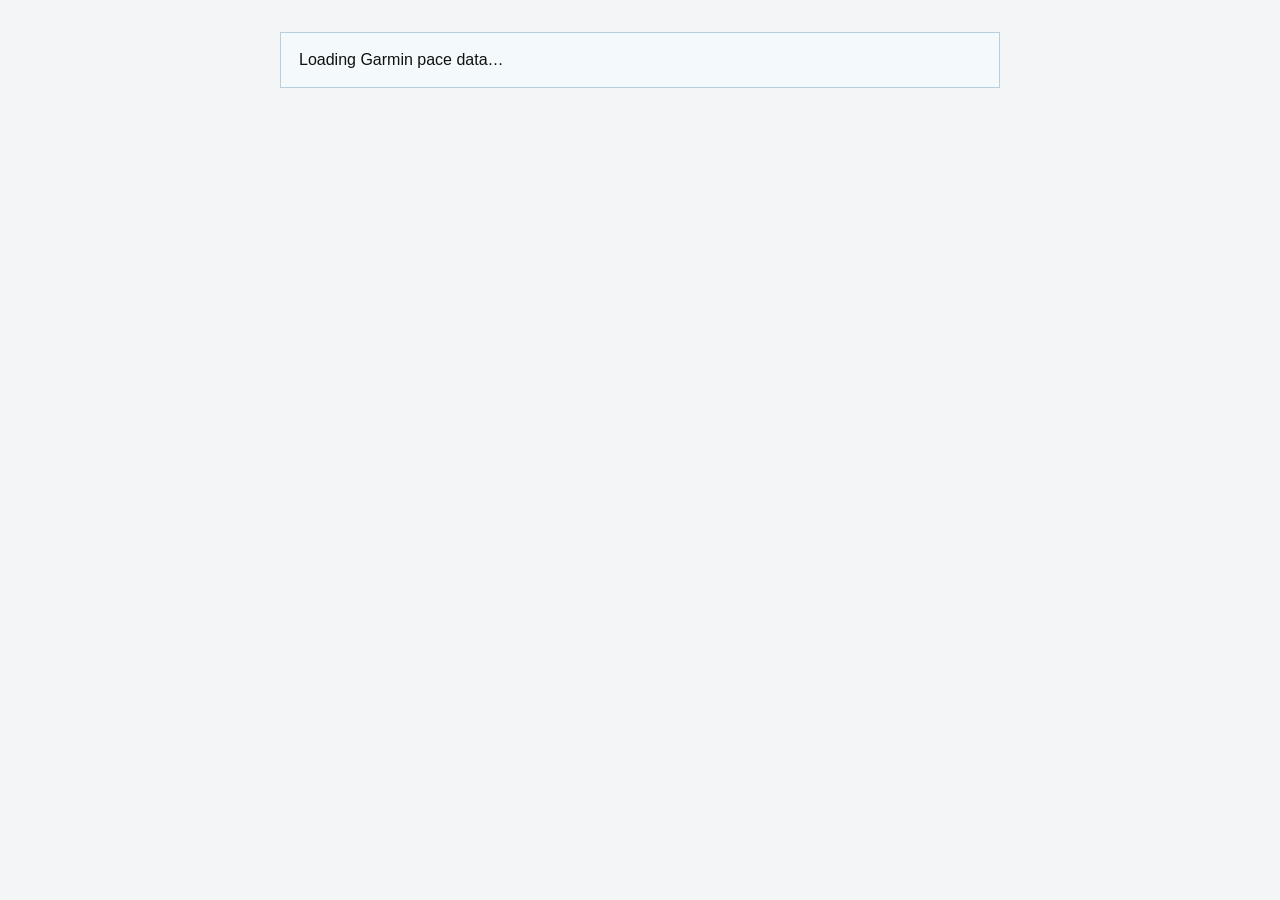
==== viz/index.html @ 29789ae7 "feat(viz): add selected pace timer app icon" ====
<!DOCTYPE html>
<html lang="en">
<head>
  <meta charset="UTF-8" />
  <meta name="viewport" content="width=device-width, initial-scale=1.0" />
  <title>Pace Explorer</title>
  <meta name="application-name" content="Pace Explorer" />
  <meta name="apple-mobile-web-app-title" content="Pace Explorer" />
  <link rel="icon" href="favicon.ico?v=pace-timer-1" sizes="16x16 32x32 48x48" type="image/x-icon" />
  <link rel="icon" href="favicon-16x16.png?v=pace-timer-1" sizes="16x16" type="image/png" />
  <link rel="icon" href="favicon-32x32.png?v=pace-timer-1" sizes="32x32" type="image/png" />
  <link rel="icon" href="icons/pace-explorer.png?v=pace-timer-1" sizes="512x512" type="image/png" />
  <link rel="apple-touch-icon" href="apple-touch-icon.png?v=pace-timer-1" sizes="180x180" />
  <script src="https://cdn.plot.ly/plotly-2.35.2.min.js"></script>
  <link rel="stylesheet" href="styles.css" />
</head>
<body>
  <div id="status" class="status" role="status">Loading Garmin pace data…</div>

  <main id="app" class="workbook" hidden>
    <header class="title-strip">
      <h1>Pace Explorer</h1>
    </header>

    <p class="intro">
      Select a year plus start/end months to plot average cleaned pace by month. Cleaning ignores
      paces below 3:45 min/km or above 15:00 min/km.
    </p>

    <section class="controls" aria-label="Pace chart filters">
      <label class="control-field" for="year-select">
        <span>Select year</span>
        <select id="year-select"></select>
      </label>
      <label class="control-field" for="start-month-select">
        <span>Start month</span>
        <select id="start-month-select"></select>
      </label>
      <label class="control-field" for="end-month-select">
        <span>End month</span>
        <select id="end-month-select"></select>
      </label>
    </section>

    <section class="selection-summary" aria-live="polite">
      <div><span>Months plotted</span><strong id="months-plotted">0</strong></div>
      <div><span>Average pace</span><strong id="average-pace">—</strong></div>
      <div><span>Activities included</span><strong id="activities-included">0</strong></div>
    </section>

    <div class="table-scroll">
      <table class="month-table">
        <thead>
          <tr>
            <th scope="col">Month</th>
            <th scope="col">Avg pace (mm:ss/km)</th>
            <th scope="col">Activities</th>
            <th scope="col">Chart month</th>
          </tr>
        </thead>
        <tbody id="month-table-body"></tbody>
      </table>
    </div>

    <section class="cleaned-summary" aria-labelledby="cleaned-summary-title">
      <h2 id="cleaned-summary-title">Cleaned-data summary</h2>
      <dl>
        <div><dt>Original activities</dt><dd id="original-activities">0</dd></div>
        <div><dt>Cleaned activities</dt><dd id="cleaned-activities">0</dd></div>
        <div><dt>Excluded activities</dt><dd id="excluded-activities">0</dd></div>
        <div><dt>Min cleaned pace</dt><dd id="min-cleaned-pace">—</dd></div>
        <div><dt>Max cleaned pace</dt><dd id="max-cleaned-pace">—</dd></div>
      </dl>
    </section>

    <p id="chart-note" class="chart-note"></p>
    <section class="chart-shell" aria-label="Average pace by month chart">
      <div id="chart"></div>
    </section>
  </main>

  <script type="module" src="app.js"></script>
</body>
</html>
---- viz/styles.css ----
:root {
  color-scheme: light;
  --navy: #1f4e78;
  --blue: #5b9bd5;
  --chart-blue: #4472c4;
  --green: #217346;
  --cream: #fff2cc;
  --grid: #d0d0d0;
  --ink: #111111;
  --muted: #666666;
  --pale-blue: #eaf3f8;
}

* { box-sizing: border-box; }

body {
  margin: 0;
  background: #f3f5f7;
  color: var(--ink);
  font-family: "Segoe UI", Arial, sans-serif;
  line-height: 1.35;
}

.status {
  width: min(720px, calc(100% - 32px));
  margin: 32px auto;
  padding: 16px 18px;
  border: 1px solid #b8cfe0;
  background: #f4f9fc;
}

.status-error {
  border-color: #d99;
  background: #fff1f1;
  color: #8b1d1d;
}

.workbook {
  width: min(1500px, 100%);
  min-height: 100vh;
  margin: 0 auto;
  background: #ffffff;
  box-shadow: 0 0 30px rgba(0, 0, 0, 0.08);
}

.title-strip {
  border-top: 3px solid var(--green);
  background: var(--navy);
  color: #ffffff;
  padding: 5px 12px 6px;
}

h1 {
  margin: 0;
  font-size: clamp(24px, 2.4vw, 34px);
  line-height: 1.15;
}

.intro {
  margin: 0;
  padding: 3px 12px 5px;
  border-bottom: 1px solid var(--grid);
  color: var(--muted);
  font-size: 14px;
  font-style: italic;
}

.controls {
  display: grid;
  grid-template-columns: repeat(3, minmax(0, 1fr));
  gap: 2px;
  padding: 18px 0 2px;
}

.control-field {
  display: grid;
  grid-template-columns: minmax(120px, 1fr) minmax(100px, 0.48fr);
  min-width: 0;
}

.control-field span {
  display: grid;
  place-items: center;
  min-height: 38px;
  padding: 5px 10px;
  background: var(--navy);
  color: #ffffff;
  font-weight: 700;
}

select {
  width: 100%;
  min-width: 0;
  border: 1px solid var(--grid);
  border-radius: 0;
  background: var(--cream);
  color: var(--ink);
  font: inherit;
  font-weight: 600;
  text-align: right;
  padding: 5px 10px;
}

select:focus-visible {
  outline: 3px solid rgba(68, 114, 196, 0.35);
  outline-offset: -3px;
}

.selection-summary {
  display: grid;
  grid-template-columns: repeat(3, minmax(0, 1fr));
  border-top: 3px solid var(--green);
  border-bottom: 3px solid var(--green);
  background: var(--pale-blue);
}

.selection-summary div {
  display: flex;
  justify-content: space-between;
  gap: 12px;
  padding: 4px 12px;
  border-right: 1px solid var(--grid);
}

.selection-summary div:last-child { border-right: 0; }
.selection-summary span { font-weight: 700; }
.selection-summary strong { white-space: nowrap; }

.table-scroll { overflow-x: auto; }

.month-table {
  width: 100%;
  border-collapse: collapse;
  table-layout: fixed;
  font-size: 14px;
}

.month-table th,
.month-table td {
  height: 27px;
  padding: 3px 8px;
  border: 1px solid var(--grid);
  text-align: left;
}

.month-table th {
  background: #c9c9c9;
  font-weight: 500;
}

.month-table td:nth-child(2),
.month-table td:nth-child(3) { text-align: right; }

.month-table .outside-range {
  background: #f4f4f4;
  color: var(--muted);
}

.cleaned-summary {
  margin-top: 26px;
  max-width: 54%;
}

.cleaned-summary h2 {
  margin: 0;
  padding: 4px 8px;
  background: var(--blue);
  color: var(--ink);
  font-size: 15px;
}

.cleaned-summary dl { margin: 0; }
.cleaned-summary dl div {
  display: grid;
  grid-template-columns: 1fr auto;
  min-height: 25px;
  padding: 2px 8px;
  background: #f5faff;
}
.cleaned-summary dt { font-weight: 700; }
.cleaned-summary dd { margin: 0; }

.chart-note {
  margin: 20px 0 0;
  padding: 5px 12px;
  background: var(--pale-blue);
  color: var(--navy);
  font-size: 14px;
  font-weight: 700;
  text-align: center;
}

.chart-shell {
  border: 1px solid var(--grid);
  background: #ffffff;
}

#chart {
  width: 100%;
  height: min(640px, 62vh);
  min-height: 460px;
}

@media (max-width: 760px) {
  .controls { grid-template-columns: 1fr; padding-top: 10px; }
  .selection-summary { grid-template-columns: 1fr; }
  .selection-summary div { border-right: 0; border-bottom: 1px solid var(--grid); }
  .selection-summary div:last-child { border-bottom: 0; }
  .month-table { min-width: 650px; }
  .cleaned-summary { max-width: 100%; margin-top: 16px; }
  .chart-note { margin-top: 12px; font-size: 12px; }
  #chart { height: 560px; min-height: 560px; }
}

@media (max-width: 420px) {
  .control-field { grid-template-columns: 1fr 100px; }
  .title-strip { padding-inline: 8px; }
  .intro { padding-inline: 8px; }
  #chart { height: 520px; min-height: 520px; }
}
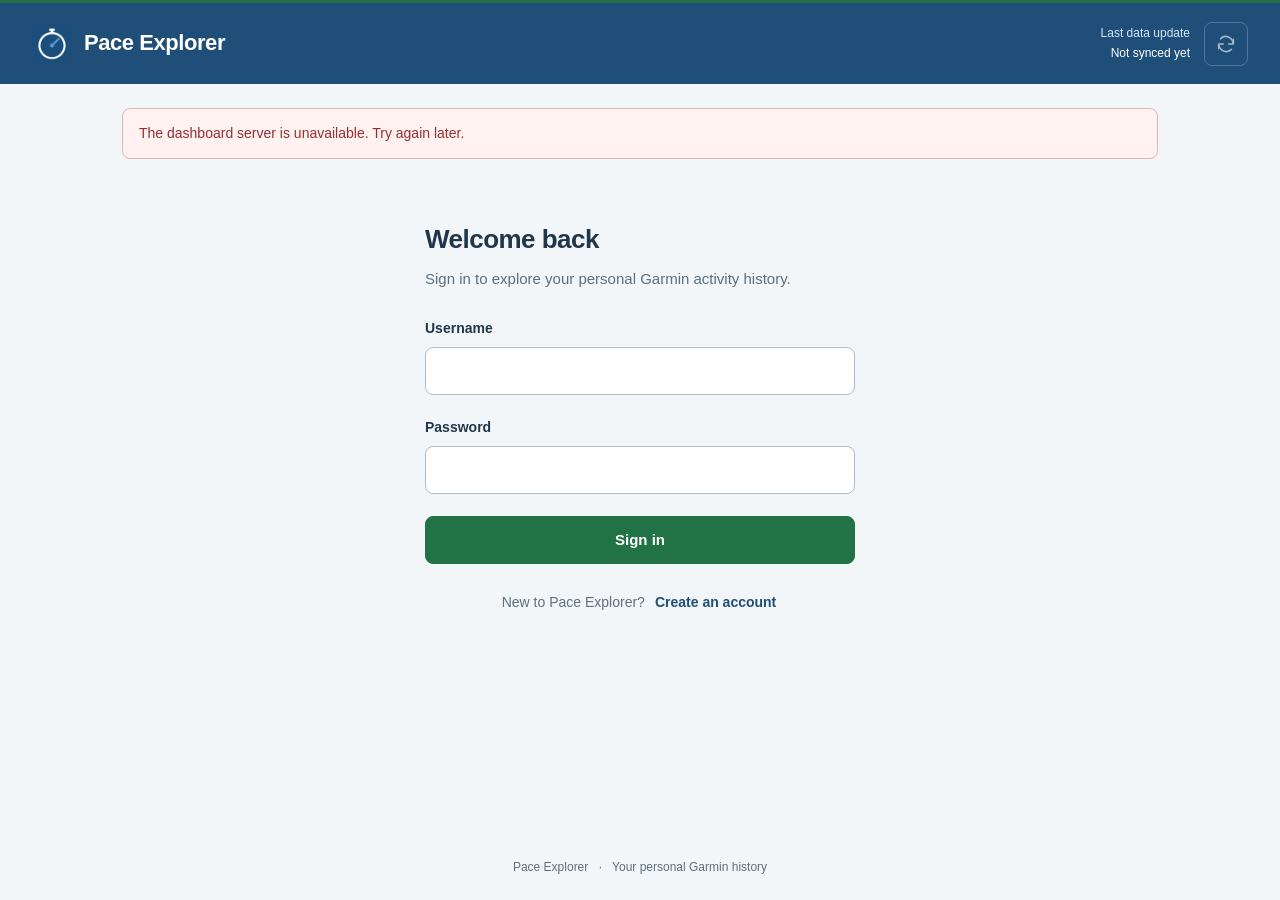
==== commit b9ec72e0: "feat: add private accounts and complete Garmin refresh" ====
--- a/viz/index.html
+++ b/viz/index.html
@@ -2,7 +2,9 @@
 <html lang="en">
 <head>
   <meta charset="UTF-8" />
-  <meta name="viewport" content="width=device-width, initial-scale=1.0" />
+  <meta name="viewport" content="width=device-width, initial-scale=1.0, viewport-fit=cover" />
+  <meta name="theme-color" content="#1f4e78" />
+  <meta name="description" content="Explore your personal Garmin activity history and monthly pace." />
   <title>Pace Explorer</title>
   <meta name="application-name" content="Pace Explorer" />
   <meta name="apple-mobile-web-app-title" content="Pace Explorer" />
@@ -11,74 +13,162 @@
   <link rel="icon" href="favicon-32x32.png?v=pace-timer-1" sizes="32x32" type="image/png" />
   <link rel="icon" href="icons/pace-explorer.png?v=pace-timer-1" sizes="512x512" type="image/png" />
   <link rel="apple-touch-icon" href="apple-touch-icon.png?v=pace-timer-1" sizes="180x180" />
-  <script src="https://cdn.plot.ly/plotly-2.35.2.min.js"></script>
+  <script defer src="https://cdn.plot.ly/plotly-2.35.2.min.js"></script>
   <link rel="stylesheet" href="styles.css" />
 </head>
 <body>
-  <div id="status" class="status" role="status">Loading Garmin pace data…</div>
-
-  <main id="app" class="workbook" hidden>
+  <a class="skip-link" href="#main-content">Skip to content</a>
+  <div id="app" class="app-shell">
     <header class="title-strip">
-      <h1>Pace Explorer</h1>
+      <div class="brand">
+        <img class="brand-icon" src="apple-touch-icon.png" alt="" width="40" height="40" />
+        <h1>Pace Explorer</h1>
+      </div>
+      <div class="refresh-control">
+        <div class="update-label">
+          <span class="sync-label"><span id="sync-dot" class="sync-dot" hidden aria-hidden="true"></span><span id="sync-label">Last data update</span></span>
+          <time id="last-updated">Not synced yet</time>
+        </div>
+        <button id="refresh-button" class="refresh-button" type="button" disabled aria-label="Refresh all Garmin activities" title="Sign in to refresh your Garmin history">
+          <svg viewBox="0 0 24 24" width="22" height="22" fill="none" stroke="currentColor" stroke-width="1.8" stroke-linecap="round" stroke-linejoin="round" aria-hidden="true">
+            <path d="M20 7v5h-5M4 17v-5h5" />
+            <path d="M6.1 6.1A8 8 0 0 1 19.5 10M4.5 14A8 8 0 0 0 17.9 17.9" />
+          </svg>
+        </button>
+      </div>
     </header>
 
-    <p class="intro">
-      Select a year plus start/end months to plot average cleaned pace by month. Cleaning ignores
-      paces below 3:45 min/km or above 15:00 min/km.
-    </p>
+    <main id="main-content" class="main-content" tabindex="-1">
+      <div id="account-bar" class="account-bar" hidden>
+        <span id="account-name" class="account-name"></span>
+        <div class="account-actions">
+          <button id="account-button" class="text-button" type="button" aria-controls="account-view">Account</button>
+          <button id="signout-button" class="text-button" type="button">Sign out</button>
+        </div>
+      </div>
+      <p id="status" class="status" role="status" aria-live="polite">Opening your dashboard…</p>
 
-    <section class="controls" aria-label="Pace chart filters">
-      <label class="control-field" for="year-select">
-        <span>Select year</span>
-        <select id="year-select"></select>
-      </label>
-      <label class="control-field" for="start-month-select">
-        <span>Start month</span>
-        <select id="start-month-select"></select>
-      </label>
-      <label class="control-field" for="end-month-select">
-        <span>End month</span>
-        <select id="end-month-select"></select>
-      </label>
-    </section>
+      <section id="auth-view" class="auth-view" aria-labelledby="auth-title" hidden>
+        <h2 id="auth-title">Welcome back</h2>
+        <p id="auth-intro" class="form-intro">Sign in to explore your personal Garmin activity history.</p>
+        <form id="auth-form">
+          <div class="form-field">
+            <label for="app-username">Username</label>
+            <input id="app-username" name="username" type="text" autocomplete="username" autocapitalize="none" spellcheck="false" minlength="3" maxlength="32" pattern="[a-zA-Z0-9][a-zA-Z0-9._\-]{2,31}" required />
+            <p id="username-hint" class="field-hint" hidden>3–32 letters, numbers, dots, dashes, or underscores.</p>
+          </div>
+          <div class="form-field">
+            <label for="app-password">Password</label>
+            <input id="app-password" name="password" type="password" autocomplete="current-password" maxlength="128" required />
+            <p id="password-hint" class="field-hint" hidden>Use at least 10 characters for your app password.</p>
+          </div>
+          <fieldset id="signup-garmin" class="garmin-fields" hidden disabled>
+            <legend>Connect your Garmin account</legend>
+            <p class="field-hint">Your Garmin details are saved securely so future sign-ins only need your app username and password.</p>
+            <div class="form-field">
+              <label for="signup-garmin-username">Garmin account username</label>
+              <input id="signup-garmin-username" name="garmin_username" type="email" inputmode="email" autocomplete="off" autocapitalize="none" spellcheck="false" maxlength="254" required />
+              <p class="field-hint">The email address you use for Garmin Connect.</p>
+            </div>
+            <div class="form-field">
+              <label for="signup-garmin-password">Garmin account password</label>
+              <input id="signup-garmin-password" name="garmin_password" type="password" autocomplete="off" maxlength="1024" required />
+            </div>
+          </fieldset>
+          <button id="auth-submit" class="primary-button full-width" type="submit">Sign in</button>
+        </form>
+        <p class="auth-switch"><span id="auth-switch-copy">New to Pace Explorer?</span> <button id="auth-switch" class="text-button" type="button">Create an account</button></p>
+      </section>
 
-    <section class="selection-summary" aria-live="polite">
-      <div><span>Months plotted</span><strong id="months-plotted">0</strong></div>
-      <div><span>Average pace</span><strong id="average-pace">—</strong></div>
-      <div><span>Activities included</span><strong id="activities-included">0</strong></div>
-    </section>
+      <section id="account-view" class="account-view" aria-labelledby="account-title" hidden>
+        <button id="back-button" class="back-button text-button" type="button">
+          <svg viewBox="0 0 24 24" width="18" height="18" fill="none" stroke="currentColor" stroke-width="1.8" stroke-linecap="round" stroke-linejoin="round" aria-hidden="true"><path d="m14 6-6 6 6 6M8 12h12" /></svg>
+          Back to dashboard
+        </button>
+        <h2 id="account-title">Your Garmin connection</h2>
+        <p class="form-intro">Update the account used for your activity history. Saving these details starts a fresh import.</p>
+        <form id="garmin-form">
+          <div class="form-field">
+            <label for="garmin-username">Garmin account username</label>
+            <input id="garmin-username" name="garmin_username" type="email" inputmode="email" autocomplete="off" autocapitalize="none" spellcheck="false" maxlength="254" required />
+            <p class="field-hint">The email address you use for Garmin Connect.</p>
+          </div>
+          <div class="form-field">
+            <label for="garmin-password">Garmin account password</label>
+            <input id="garmin-password" name="garmin_password" type="password" autocomplete="off" maxlength="1024" required />
+            <p class="field-hint">Enter the password again to save a new connection.</p>
+          </div>
+          <button id="garmin-submit" class="primary-button" type="submit">Save and import history</button>
+        </form>
+        <details class="verification-details">
+          <summary>Garmin sign-in verification</summary>
+          <p>If Garmin asks for a verification code or blocks cloud sign-in, create a verified session on your computer, then paste its JSON below. <a href="https://github.com/StanleyCheng/garmin-activities-trend/blob/main/docs/vercel-setup.md#if-garmin-requires-verification-or-blocks-cloud-sign-in" target="_blank" rel="noopener noreferrer">Open the setup guide</a>.</p>
+          <form id="session-form">
+            <div class="form-field">
+              <label for="garmin-session">Verified Garmin session</label>
+              <textarea id="garmin-session" name="session_json" rows="5" autocomplete="off" spellcheck="false" required></textarea>
+              <p class="field-hint">Session details stay private to your account and are cleared from this form after saving.</p>
+            </div>
+            <button class="primary-button" type="submit">Save session and import</button>
+          </form>
+        </details>
+      </section>
 
-    <div class="table-scroll">
-      <table class="month-table">
-        <thead>
-          <tr>
-            <th scope="col">Month</th>
-            <th scope="col">Avg pace (mm:ss/km)</th>
-            <th scope="col">Activities</th>
-            <th scope="col">Chart month</th>
-          </tr>
-        </thead>
-        <tbody id="month-table-body"></tbody>
-      </table>
-    </div>
+      <section id="empty-view" class="empty-view" aria-labelledby="empty-title" hidden>
+        <h2 id="empty-title">Start with your Garmin history</h2>
+        <p>Import every activity from your connected Garmin account. Your monthly pace dashboard will appear here when the full import finishes.</p>
+        <button id="empty-refresh" class="primary-button" type="button">Import all Garmin activities</button>
+      </section>
 
-    <section class="cleaned-summary" aria-labelledby="cleaned-summary-title">
-      <h2 id="cleaned-summary-title">Cleaned-data summary</h2>
-      <dl>
-        <div><dt>Original activities</dt><dd id="original-activities">0</dd></div>
-        <div><dt>Cleaned activities</dt><dd id="cleaned-activities">0</dd></div>
-        <div><dt>Excluded activities</dt><dd id="excluded-activities">0</dd></div>
-        <div><dt>Min cleaned pace</dt><dd id="min-cleaned-pace">—</dd></div>
-        <div><dt>Max cleaned pace</dt><dd id="max-cleaned-pace">—</dd></div>
-      </dl>
-    </section>
+      <div id="dashboard-content" hidden>
+        <div class="dashboard-heading">
+          <h2>Your pace, month by month</h2>
+          <p>Explore the pace behind your activity history.</p>
+        </div>
 
-    <p id="chart-note" class="chart-note"></p>
-    <section class="chart-shell" aria-label="Average pace by month chart">
-      <div id="chart"></div>
-    </section>
-  </main>
+        <section class="controls" aria-label="Pace chart filters">
+          <label class="control-field" for="year-select"><span>Year</span><select id="year-select"></select></label>
+          <label class="control-field" for="start-month-select"><span>From</span><select id="start-month-select"></select></label>
+          <label class="control-field" for="end-month-select"><span>To</span><select id="end-month-select"></select></label>
+        </section>
 
+        <section class="selection-summary" aria-label="Selected period summary">
+          <div><span>Average pace <span class="unit">/km</span></span><strong id="average-pace">—</strong></div>
+          <div><span>Activities included</span><strong id="activities-included">0</strong></div>
+          <div><span>Months plotted</span><strong id="months-plotted">0</strong></div>
+        </section>
+
+        <section class="chart-section" aria-labelledby="chart-title">
+          <div class="section-heading"><h3 id="chart-title">Monthly average pace</h3><span class="chart-unit">mm:ss /km · lower is faster</span></div>
+          <div id="chart" role="img" aria-label="Average pace by month. Monthly values are also available in the table below."></div>
+          <p id="chart-note" class="chart-note"></p>
+        </section>
+
+        <section class="monthly-section" aria-labelledby="monthly-title">
+          <div class="section-heading"><h3 id="monthly-title">Monthly breakdown</h3><span id="table-year" class="table-year"></span></div>
+          <div class="table-scroll">
+            <table class="month-table">
+              <thead><tr><th scope="col">Month</th><th scope="col">Avg pace <span class="unit">/km</span></th><th scope="col">Activities</th></tr></thead>
+              <tbody id="month-table-body"></tbody>
+            </table>
+          </div>
+        </section>
+
+        <details class="cleaned-summary">
+          <summary>About pace cleaning</summary>
+          <p>Only activities with a valid pace from 3:45 to 15:00 min/km contribute to this chart. Each month's pace is the average of its included activities.</p>
+          <dl>
+            <div><dt>All Garmin records</dt><dd id="original-activities">0</dd></div>
+            <div><dt>Activities included</dt><dd id="cleaned-activities">0</dd></div>
+            <div><dt>Activities excluded</dt><dd id="excluded-activities">0</dd></div>
+            <div><dt>Fastest included pace</dt><dd id="min-cleaned-pace">—</dd></div>
+            <div><dt>Slowest included pace</dt><dd id="max-cleaned-pace">—</dd></div>
+          </dl>
+        </details>
+      </div>
+    </main>
+    <footer class="app-footer">Pace Explorer <span aria-hidden="true">·</span> Your personal Garmin history</footer>
+  </div>
   <script type="module" src="app.js"></script>
 </body>
 </html>
--- a/viz/styles.css
+++ b/viz/styles.css
@@ -1,220 +1,164 @@
 :root {
   color-scheme: light;
   --navy: #1f4e78;
-  --blue: #5b9bd5;
   --chart-blue: #4472c4;
   --green: #217346;
-  --cream: #fff2cc;
-  --grid: #d0d0d0;
-  --ink: #111111;
-  --muted: #666666;
-  --pale-blue: #eaf3f8;
+  --ink: #20364a;
+  --muted: #5d6f7e;
+  --grid: #dbe3e9;
+  --surface: #f3f6f8;
+  --pale-blue: #edf4fa;
+  --pale-green: #edf7f0;
+  --error: #962f32;
+  --focus: #4472c4;
 }
 
 * { box-sizing: border-box; }
+[hidden] { display: none !important; }
+body { margin: 0; background: var(--surface); color: var(--ink); font-family: -apple-system, BlinkMacSystemFont, "Segoe UI", sans-serif; font-size: 16px; line-height: 1.5; }
+button, input, select, textarea { font: inherit; }
+button, input, select, summary { -webkit-tap-highlight-color: transparent; }
+button { cursor: pointer; }
+button:disabled { cursor: default; opacity: .6; }
+input, select, textarea { caret-color: var(--green); }
+::selection { background: #d0e7db; color: var(--ink); }
+:focus-visible { outline: 3px solid var(--focus); outline-offset: 3px; }
+h1, h2, h3, p { margin: 0; }
+h2 { font-size: 1.625rem; line-height: 1.25; letter-spacing: -.02em; font-weight: 650; text-wrap: balance; }
+h3 { font-size: 1rem; line-height: 1.4; font-weight: 650; }
+svg { flex-shrink: 0; }
+.skip-link { position: absolute; left: 16px; top: -60px; z-index: 4; padding: 12px 16px; background: white; color: var(--navy); border-radius: 6px; }
+.skip-link:focus { top: 12px; }
+.app-shell { min-height: 100dvh; display: flex; flex-direction: column; }
+.title-strip { position: sticky; top: 0; z-index: 2; display: flex; justify-content: space-between; align-items: center; gap: 24px; min-height: 84px; padding: 16px max(32px, env(safe-area-inset-right)) 16px max(32px, env(safe-area-inset-left)); background: var(--navy); color: white; border-top: 3px solid var(--green); }
+.brand { display: flex; align-items: center; min-width: 0; gap: 12px; }
+.brand-icon { width: 40px; height: 40px; flex-shrink: 0; border-radius: 10px; }
+h1 { font-size: 1.375rem; font-weight: 650; letter-spacing: -.02em; line-height: 1.2; }
+.refresh-control { display: flex; align-items: center; gap: 14px; margin-left: auto; flex-shrink: 0; }
+.update-label { display: grid; gap: 2px; text-align: right; font-size: .75rem; line-height: 1.45; }
+.update-label time { color: white; font-variant-numeric: tabular-nums; }
+.sync-label { display: flex; justify-content: flex-end; align-items: center; gap: 7px; color: #d6e6f2; }
+.sync-dot { width: 8px; height: 8px; flex-shrink: 0; border-radius: 50%; background: #75e3a0; animation: sync-flash 1.2s ease-in-out infinite; }
+@keyframes sync-flash { 0%, 100% { opacity: 1; } 50% { opacity: .2; } }
+.refresh-button { display: grid; place-items: center; width: 44px; height: 44px; flex: 0 0 44px; padding: 0; border: 1px solid #7391ab; border-radius: 8px; background: transparent; color: white; transition: background .16s ease-out, border-color .16s ease-out; }
+.refresh-button:hover:enabled { background: #32628c; border-color: #c8dae8; }
+.refresh-button:active:enabled { background: #153f62; }
+.refresh-button:focus-visible { outline-color: #b7e7cc; }
+.refresh-button[aria-busy="true"] { background: #32628c; opacity: 1; cursor: wait; }
+.main-content { width: min(1100px, 100%); margin: 0 auto; padding: 0 32px 40px; flex: 1; }
+.main-content:focus { outline: none; }
+.account-bar { min-height: 72px; display: flex; align-items: center; justify-content: space-between; gap: 16px; border-bottom: 1px solid var(--grid); margin-bottom: 28px; }
+.account-name { min-width: 0; overflow-wrap: anywhere; font-size: .875rem; color: var(--muted); }
+.account-actions { display: flex; gap: 14px; flex-shrink: 0; }
+.text-button { min-height: 44px; border: 0; border-radius: 6px; background: transparent; color: var(--navy); padding: 8px 2px; font-size: .875rem; font-weight: 600; text-underline-offset: 3px; }
+.text-button:hover:enabled { text-decoration: underline; }
+.text-button:active:enabled { color: var(--green); }
+.text-button[aria-current="page"] { color: var(--green); }
+.status { margin: 24px 0; border: 1px solid #bacedd; border-radius: 8px; padding: 14px 16px; background: var(--pale-blue); color: var(--navy); font-size: .875rem; overflow-wrap: anywhere; }
+.status-error { background: #fff2f1; border-color: #e6b4b3; color: var(--error); }
+.status-success { background: var(--pale-green); border-color: #b9d8c5; color: #1c603c; }
+.auth-view { max-width: 430px; margin: 64px auto 32px; }
+.form-intro { color: var(--muted); margin: 12px 0 28px; font-size: .9375rem; }
+.form-field { margin-bottom: 22px; }
+.form-field label { display: block; margin-bottom: 8px; font-size: .875rem; font-weight: 600; }
+.form-field input, .form-field textarea { width: 100%; min-width: 0; min-height: 48px; border: 1px solid #aebdca; border-radius: 8px; background: white; color: var(--ink); padding: 11px 12px; transition: border-color .16s ease-out; }
+.form-field textarea { resize: vertical; font-size: .8125rem; }
+.verification-details { margin-top: 32px; border-top: 1px solid var(--grid); padding-top: 16px; font-size: .875rem; }
+.verification-details summary { min-height: 44px; padding-block: 12px; color: var(--navy); font-weight: 600; cursor: pointer; }
+.verification-details > p { margin: 12px 0 24px; color: var(--muted); }
+.verification-details a { color: var(--navy); text-underline-offset: 3px; }
+.form-field input:hover { border-color: var(--navy); }
+.form-field input:focus-visible { border-color: var(--focus); }
+.field-hint { font-size: .8125rem; color: var(--muted); margin-top: 7px; }
+.garmin-fields { padding: 24px 0 0; margin: 28px 0 0; border: 0; border-top: 1px solid var(--grid); }
+.garmin-fields legend { font-size: 1rem; font-weight: 650; padding-right: 12px; }
+.garmin-fields > .field-hint { margin: 0 0 22px; }
+.primary-button { display: inline-flex; justify-content: center; align-items: center; min-height: 48px; border: 1px solid var(--green); border-radius: 8px; padding: 11px 20px; background: var(--green); color: white; font-size: .9375rem; font-weight: 600; transition: background .16s ease-out, border-color .16s ease-out; }
+.primary-button:hover:enabled { background: #195b36; border-color: #195b36; }
+.primary-button:active:enabled { background: #12462a; border-color: #12462a; }
+.primary-button[aria-busy="true"] { cursor: wait; }
+.full-width { width: 100%; }
+.auth-switch { display: flex; justify-content: center; align-items: center; gap: 8px; margin-top: 16px; font-size: .875rem; color: var(--muted); flex-wrap: wrap; }
+.account-view { max-width: 560px; margin: 0 auto; }
+.back-button { display: inline-flex; align-items: center; gap: 8px; margin-bottom: 24px; }
+.empty-view { padding: 72px 0; max-width: 600px; margin: 0 auto; text-align: center; }
+.empty-view p { margin: 16px 0 28px; color: var(--muted); }
+.dashboard-heading { margin: 0 0 28px; }
+.dashboard-heading p { color: var(--muted); margin-top: 8px; font-size: .9375rem; }
+.controls { display: grid; grid-template-columns: 180px 180px 180px; gap: 16px; margin-bottom: 24px; }
+.control-field { display: grid; gap: 8px; min-width: 0; }
+.control-field > span { font-size: .8125rem; font-weight: 600; color: var(--muted); }
+select { width: 100%; min-width: 0; min-height: 44px; border: 1px solid #aebdca; border-radius: 8px; background: white; color: var(--ink); padding: 8px 10px; font-size: .9375rem; cursor: pointer; }
+select:hover { border-color: var(--navy); }
+.selection-summary { display: flex; gap: 32px; border-block: 1px solid var(--grid); margin-bottom: 28px; padding: 18px 0; }
+.selection-summary > div { display: flex; align-items: baseline; gap: 12px; }
+.selection-summary span { color: var(--muted); font-size: .8125rem; }
+.selection-summary strong { font-size: 1.125rem; font-weight: 650; font-variant-numeric: tabular-nums; white-space: nowrap; }
+.unit { font-weight: 400; white-space: nowrap; }
+.section-heading { display: flex; align-items: baseline; justify-content: space-between; gap: 16px; }
+.chart-unit, .table-year { color: var(--muted); font-size: .8125rem; }
+.chart-section { padding: 24px; background: white; border: 1px solid var(--grid); border-radius: 12px; }
+#chart { width: 100%; height: 360px; }
+.chart-note { color: var(--muted); font-size: .8125rem; margin-top: 8px; }
+.monthly-section { margin-top: 32px; }
+.table-scroll { overflow-x: auto; margin-top: 16px; border: 1px solid var(--grid); border-radius: 10px; }
+.month-table { width: 100%; border-collapse: collapse; table-layout: fixed; font-size: .875rem; background: white; font-variant-numeric: tabular-nums; }
+.month-table th, .month-table td { padding: 12px 18px; border-bottom: 1px solid var(--grid); text-align: left; }
+.month-table th { color: var(--muted); background: var(--pale-blue); font-size: .8125rem; font-weight: 600; }
+.month-table th:nth-child(n+2), .month-table td:nth-child(n+2) { text-align: right; }
+.month-table tr:last-child td { border-bottom: 0; }
+.month-table .outside-range { background: #f8fafb; color: var(--muted); }
+.cleaned-summary { margin-top: 28px; padding-block: 4px; color: var(--muted); font-size: .875rem; }
+.cleaned-summary summary { padding: 12px 0; cursor: pointer; font-weight: 600; color: var(--navy); min-height: 44px; }
+.cleaned-summary summary:hover { color: var(--green); }
+.cleaned-summary p { max-width: 70ch; margin: 12px 0 20px; }
+.cleaned-summary dl { max-width: 560px; margin: 0; }
+.cleaned-summary dl > div { display: flex; justify-content: space-between; gap: 16px; border-bottom: 1px solid var(--grid); padding: 8px 0; }
+.cleaned-summary dd { margin: 0; font-variant-numeric: tabular-nums; color: var(--ink); }
+.app-footer { text-align: center; padding: 24px 16px max(24px, env(safe-area-inset-bottom)); color: var(--muted); font-size: .75rem; }
+.app-footer span { margin: 0 7px; }
 
-body {
-  margin: 0;
-  background: #f3f5f7;
-  color: var(--ink);
-  font-family: "Segoe UI", Arial, sans-serif;
-  line-height: 1.35;
+@media (max-width: 720px) {
+  .title-strip { padding: 14px max(20px, env(safe-area-inset-right)) 14px max(20px, env(safe-area-inset-left)); gap: 12px; min-height: 80px; }
+  .brand { gap: 9px; }
+  .brand-icon { width: 34px; height: 34px; border-radius: 8px; }
+  h1 { font-size: 1.125rem; }
+  .refresh-control { gap: 9px; }
+  .update-label { font-size: .6875rem; max-width: 164px; }
+  .main-content { padding: 0 20px 32px; }
+  .account-bar { min-height: 64px; margin-bottom: 24px; }
+  .account-actions { gap: 16px; }
+  .status { margin: 20px 0; }
+  .auth-view { margin-top: 40px; }
+  h2 { font-size: 1.5rem; }
+  .empty-view { padding: 40px 0; }
+  .controls { grid-template-columns: repeat(3, minmax(0, 1fr)); gap: 12px; margin-bottom: 20px; }
+  .selection-summary { gap: 12px; justify-content: space-between; margin-bottom: 24px; padding: 16px 0; }
+  .selection-summary > div { flex-direction: column; gap: 5px; }
+  .selection-summary span { font-size: .75rem; }
+  .selection-summary strong { font-size: 1.25rem; }
+  .chart-section { padding: 20px 12px 16px; }
+  .chart-section .section-heading { padding: 0 6px; flex-direction: column; gap: 4px; }
+  #chart { height: 310px; }
+  .chart-note { padding: 0 6px; }
+  .monthly-section { margin-top: 28px; }
+  .month-table th, .month-table td { padding: 12px; }
+  .auth-switch { gap: 2px 8px; }
 }
-
-.status {
-  width: min(720px, calc(100% - 32px));
-  margin: 32px auto;
-  padding: 16px 18px;
-  border: 1px solid #b8cfe0;
-  background: #f4f9fc;
+@media (max-width: 380px) {
+  .title-strip { padding-inline: 12px; gap: 8px; }
+  .brand { gap: 6px; }
+  .brand-icon { width: 28px; height: 28px; border-radius: 6px; }
+  h1 { font-size: 1rem; max-width: 72px; }
+  .refresh-control { gap: 6px; }
+  .update-label { max-width: 146px; }
+  .main-content { padding-inline: 16px; }
+  .controls { gap: 8px; }
+  .selection-summary { gap: 8px; }
+  .selection-summary span { font-size: .6875rem; }
+  .month-table th, .month-table td { padding-inline: 10px; }
 }
-
-.status-error {
-  border-color: #d99;
-  background: #fff1f1;
-  color: #8b1d1d;
+@media (prefers-reduced-motion: reduce) {
+  *, *::before, *::after { scroll-behavior: auto !important; transition: none !important; }
+  .sync-dot { animation: none; }
 }
-
-.workbook {
-  width: min(1500px, 100%);
-  min-height: 100vh;
-  margin: 0 auto;
-  background: #ffffff;
-  box-shadow: 0 0 30px rgba(0, 0, 0, 0.08);
-}
-
-.title-strip {
-  border-top: 3px solid var(--green);
-  background: var(--navy);
-  color: #ffffff;
-  padding: 5px 12px 6px;
-}
-
-h1 {
-  margin: 0;
-  font-size: clamp(24px, 2.4vw, 34px);
-  line-height: 1.15;
-}
-
-.intro {
-  margin: 0;
-  padding: 3px 12px 5px;
-  border-bottom: 1px solid var(--grid);
-  color: var(--muted);
-  font-size: 14px;
-  font-style: italic;
-}
-
-.controls {
-  display: grid;
-  grid-template-columns: repeat(3, minmax(0, 1fr));
-  gap: 2px;
-  padding: 18px 0 2px;
-}
-
-.control-field {
-  display: grid;
-  grid-template-columns: minmax(120px, 1fr) minmax(100px, 0.48fr);
-  min-width: 0;
-}
-
-.control-field span {
-  display: grid;
-  place-items: center;
-  min-height: 38px;
-  padding: 5px 10px;
-  background: var(--navy);
-  color: #ffffff;
-  font-weight: 700;
-}
-
-select {
-  width: 100%;
-  min-width: 0;
-  border: 1px solid var(--grid);
-  border-radius: 0;
-  background: var(--cream);
-  color: var(--ink);
-  font: inherit;
-  font-weight: 600;
-  text-align: right;
-  padding: 5px 10px;
-}
-
-select:focus-visible {
-  outline: 3px solid rgba(68, 114, 196, 0.35);
-  outline-offset: -3px;
-}
-
-.selection-summary {
-  display: grid;
-  grid-template-columns: repeat(3, minmax(0, 1fr));
-  border-top: 3px solid var(--green);
-  border-bottom: 3px solid var(--green);
-  background: var(--pale-blue);
-}
-
-.selection-summary div {
-  display: flex;
-  justify-content: space-between;
-  gap: 12px;
-  padding: 4px 12px;
-  border-right: 1px solid var(--grid);
-}
-
-.selection-summary div:last-child { border-right: 0; }
-.selection-summary span { font-weight: 700; }
-.selection-summary strong { white-space: nowrap; }
-
-.table-scroll { overflow-x: auto; }
-
-.month-table {
-  width: 100%;
-  border-collapse: collapse;
-  table-layout: fixed;
-  font-size: 14px;
-}
-
-.month-table th,
-.month-table td {
-  height: 27px;
-  padding: 3px 8px;
-  border: 1px solid var(--grid);
-  text-align: left;
-}
-
-.month-table th {
-  background: #c9c9c9;
-  font-weight: 500;
-}
-
-.month-table td:nth-child(2),
-.month-table td:nth-child(3) { text-align: right; }
-
-.month-table .outside-range {
-  background: #f4f4f4;
-  color: var(--muted);
-}
-
-.cleaned-summary {
-  margin-top: 26px;
-  max-width: 54%;
-}
-
-.cleaned-summary h2 {
-  margin: 0;
-  padding: 4px 8px;
-  background: var(--blue);
-  color: var(--ink);
-  font-size: 15px;
-}
-
-.cleaned-summary dl { margin: 0; }
-.cleaned-summary dl div {
-  display: grid;
-  grid-template-columns: 1fr auto;
-  min-height: 25px;
-  padding: 2px 8px;
-  background: #f5faff;
-}
-.cleaned-summary dt { font-weight: 700; }
-.cleaned-summary dd { margin: 0; }
-
-.chart-note {
-  margin: 20px 0 0;
-  padding: 5px 12px;
-  background: var(--pale-blue);
-  color: var(--navy);
-  font-size: 14px;
-  font-weight: 700;
-  text-align: center;
-}
-
-.chart-shell {
-  border: 1px solid var(--grid);
-  background: #ffffff;
-}
-
-#chart {
-  width: 100%;
-  height: min(640px, 62vh);
-  min-height: 460px;
-}
-
-@media (max-width: 760px) {
-  .controls { grid-template-columns: 1fr; padding-top: 10px; }
-  .selection-summary { grid-template-columns: 1fr; }
-  .selection-summary div { border-right: 0; border-bottom: 1px solid var(--grid); }
-  .selection-summary div:last-child { border-bottom: 0; }
-  .month-table { min-width: 650px; }
-  .cleaned-summary { max-width: 100%; margin-top: 16px; }
-  .chart-note { margin-top: 12px; font-size: 12px; }
-  #chart { height: 560px; min-height: 560px; }
-}
-
-@media (max-width: 420px) {
-  .control-field { grid-template-columns: 1fr 100px; }
-  .title-strip { padding-inline: 8px; }
-  .intro { padding-inline: 8px; }
-  #chart { height: 520px; min-height: 520px; }
-}
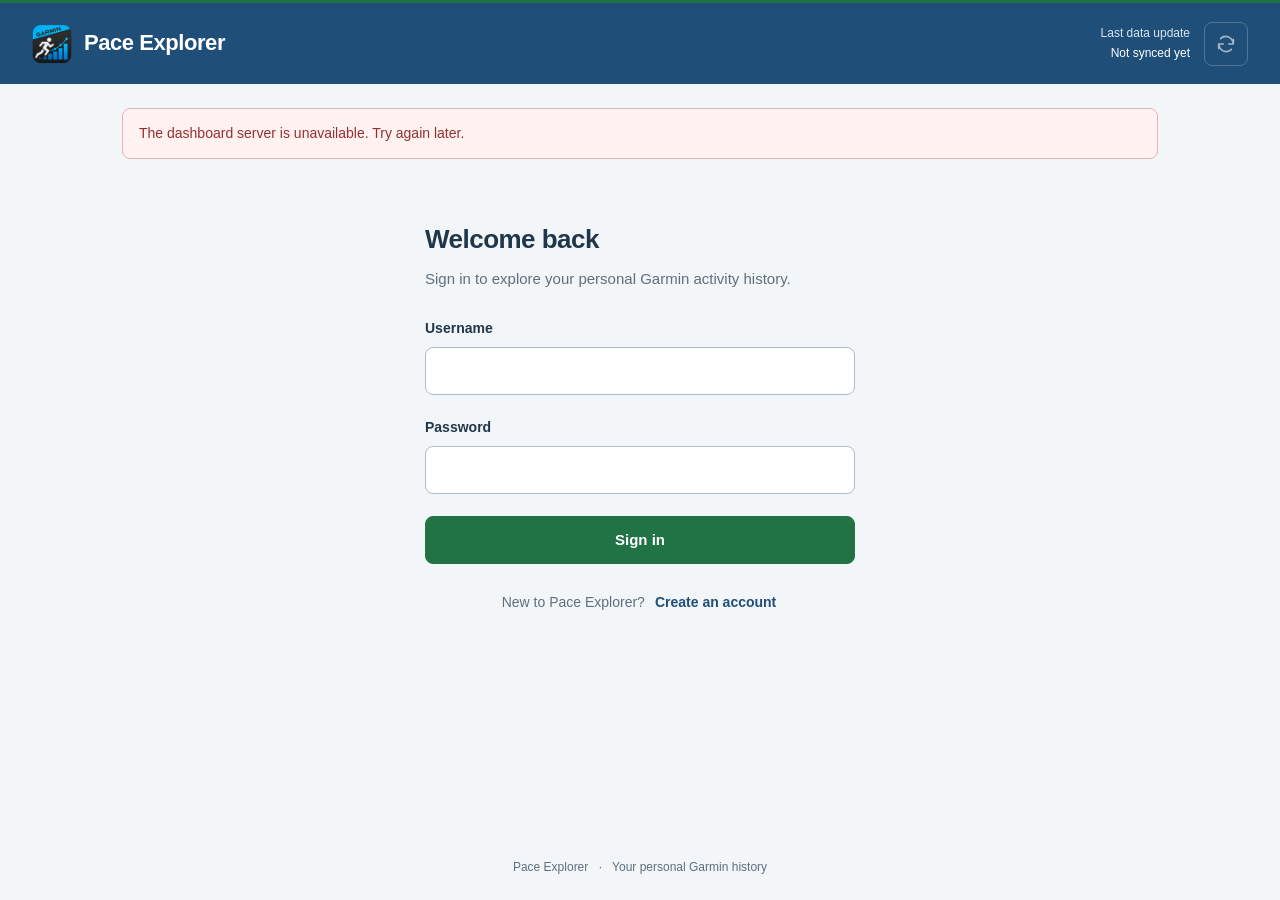
==== commit 0351c643: "feat(viz): use Garmin runner app icon" ====
--- a/viz/index.html
+++ b/viz/index.html
@@ -8,11 +8,11 @@
   <title>Pace Explorer</title>
   <meta name="application-name" content="Pace Explorer" />
   <meta name="apple-mobile-web-app-title" content="Pace Explorer" />
-  <link rel="icon" href="favicon.ico?v=pace-timer-1" sizes="16x16 32x32 48x48" type="image/x-icon" />
-  <link rel="icon" href="favicon-16x16.png?v=pace-timer-1" sizes="16x16" type="image/png" />
-  <link rel="icon" href="favicon-32x32.png?v=pace-timer-1" sizes="32x32" type="image/png" />
-  <link rel="icon" href="icons/pace-explorer.png?v=pace-timer-1" sizes="512x512" type="image/png" />
-  <link rel="apple-touch-icon" href="apple-touch-icon.png?v=pace-timer-1" sizes="180x180" />
+  <link rel="icon" href="favicon.ico?v=garmin-runner-1" sizes="16x16 32x32 48x48" type="image/x-icon" />
+  <link rel="icon" href="favicon-16x16.png?v=garmin-runner-1" sizes="16x16" type="image/png" />
+  <link rel="icon" href="favicon-32x32.png?v=garmin-runner-1" sizes="32x32" type="image/png" />
+  <link rel="icon" href="icons/pace-explorer.png?v=garmin-runner-1" sizes="512x512" type="image/png" />
+  <link rel="apple-touch-icon" href="apple-touch-icon.png?v=garmin-runner-1" sizes="180x180" />
   <script defer src="https://cdn.plot.ly/plotly-2.35.2.min.js"></script>
   <link rel="stylesheet" href="styles.css" />
 </head>
@@ -21,7 +21,7 @@
   <div id="app" class="app-shell">
     <header class="title-strip">
       <div class="brand">
-        <img class="brand-icon" src="apple-touch-icon.png" alt="" width="40" height="40" />
+        <img class="brand-icon" src="apple-touch-icon.png?v=garmin-runner-1" alt="" width="40" height="40" />
         <h1>Pace Explorer</h1>
       </div>
       <div class="refresh-control">
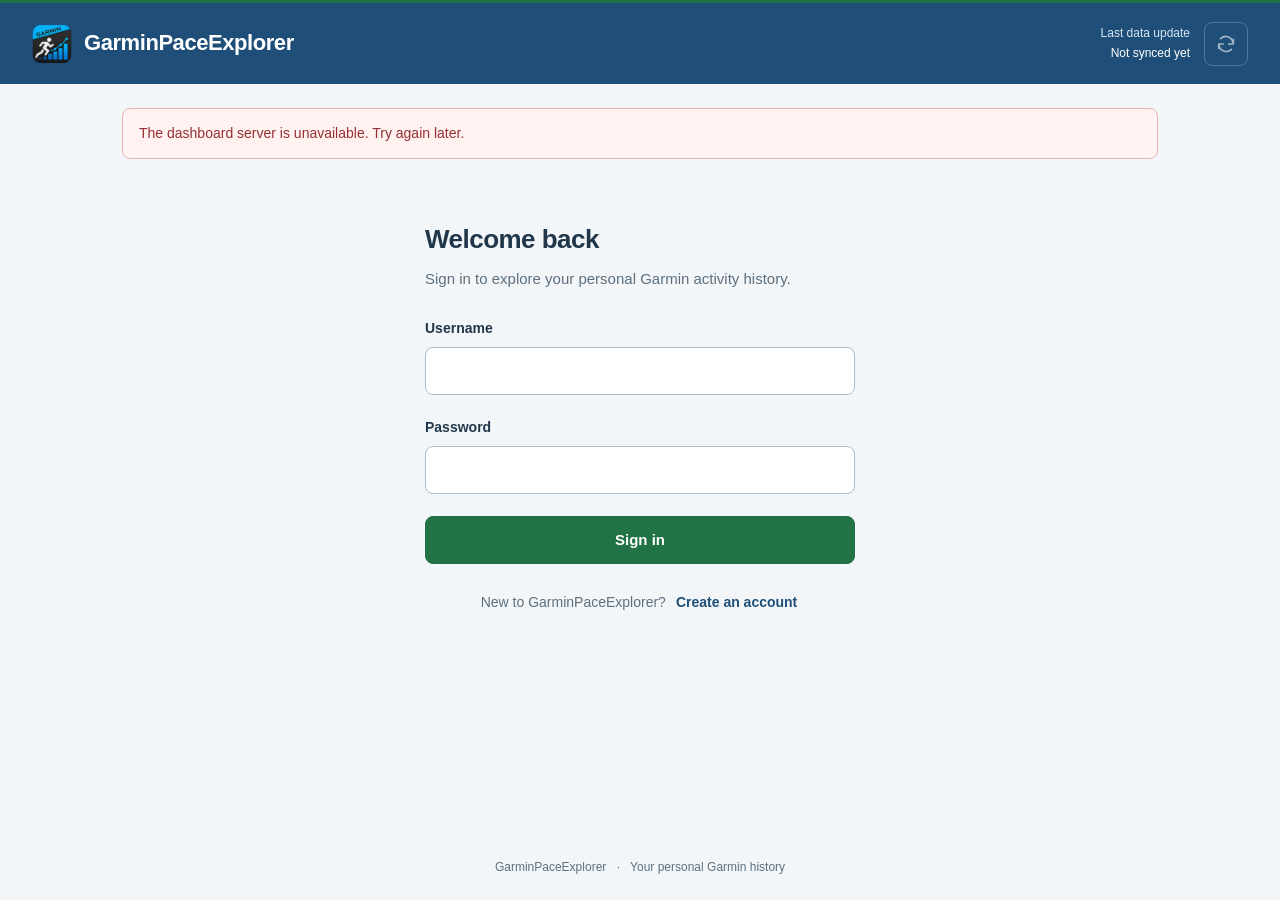
==== commit acb7fc56: "refactor: rename project to GarminPaceExplorer" ====
--- a/viz/index.html
+++ b/viz/index.html
@@ -5,13 +5,13 @@
   <meta name="viewport" content="width=device-width, initial-scale=1.0, viewport-fit=cover" />
   <meta name="theme-color" content="#1f4e78" />
   <meta name="description" content="Explore your personal Garmin activity history and monthly pace." />
-  <title>Pace Explorer</title>
-  <meta name="application-name" content="Pace Explorer" />
-  <meta name="apple-mobile-web-app-title" content="Pace Explorer" />
+  <title>GarminPaceExplorer</title>
+  <meta name="application-name" content="GarminPaceExplorer" />
+  <meta name="apple-mobile-web-app-title" content="GarminPaceExplorer" />
   <link rel="icon" href="favicon.ico?v=garmin-runner-1" sizes="16x16 32x32 48x48" type="image/x-icon" />
   <link rel="icon" href="favicon-16x16.png?v=garmin-runner-1" sizes="16x16" type="image/png" />
   <link rel="icon" href="favicon-32x32.png?v=garmin-runner-1" sizes="32x32" type="image/png" />
-  <link rel="icon" href="icons/pace-explorer.png?v=garmin-runner-1" sizes="512x512" type="image/png" />
+  <link rel="icon" href="icons/garmin-pace-explorer.png?v=garmin-runner-1" sizes="512x512" type="image/png" />
   <link rel="apple-touch-icon" href="apple-touch-icon.png?v=garmin-runner-1" sizes="180x180" />
   <script defer src="https://cdn.plot.ly/plotly-2.35.2.min.js"></script>
   <link rel="stylesheet" href="styles.css" />
@@ -22,7 +22,7 @@
     <header class="title-strip">
       <div class="brand">
         <img class="brand-icon" src="apple-touch-icon.png?v=garmin-runner-1" alt="" width="40" height="40" />
-        <h1>Pace Explorer</h1>
+        <h1>Garmin<wbr>Pace<wbr>Explorer</h1>
       </div>
       <div class="refresh-control">
         <div class="update-label">
@@ -77,7 +77,7 @@
           </fieldset>
           <button id="auth-submit" class="primary-button full-width" type="submit">Sign in</button>
         </form>
-        <p class="auth-switch"><span id="auth-switch-copy">New to Pace Explorer?</span> <button id="auth-switch" class="text-button" type="button">Create an account</button></p>
+        <p class="auth-switch"><span id="auth-switch-copy">New to GarminPaceExplorer?</span> <button id="auth-switch" class="text-button" type="button">Create an account</button></p>
       </section>
 
       <section id="account-view" class="account-view" aria-labelledby="account-title" hidden>
@@ -102,7 +102,7 @@
         </form>
         <details class="verification-details">
           <summary>Garmin sign-in verification</summary>
-          <p>If Garmin asks for a verification code or blocks cloud sign-in, create a verified session on your computer, then paste its JSON below. <a href="https://github.com/StanleyCheng/garmin-activities-trend/blob/main/docs/vercel-setup.md#if-garmin-requires-verification-or-blocks-cloud-sign-in" target="_blank" rel="noopener noreferrer">Open the setup guide</a>.</p>
+          <p>If Garmin asks for a verification code or blocks cloud sign-in, create a verified session on your computer, then paste its JSON below. <a href="https://github.com/StanleyCheng/GarminPaceExplorer/blob/main/docs/vercel-setup.md#if-garmin-requires-verification-or-blocks-cloud-sign-in" target="_blank" rel="noopener noreferrer">Open the setup guide</a>.</p>
           <form id="session-form">
             <div class="form-field">
               <label for="garmin-session">Verified Garmin session</label>
@@ -167,7 +167,7 @@
         </details>
       </div>
     </main>
-    <footer class="app-footer">Pace Explorer <span aria-hidden="true">·</span> Your personal Garmin history</footer>
+    <footer class="app-footer">GarminPaceExplorer <span aria-hidden="true">·</span> Your personal Garmin history</footer>
   </div>
   <script type="module" src="app.js"></script>
 </body>
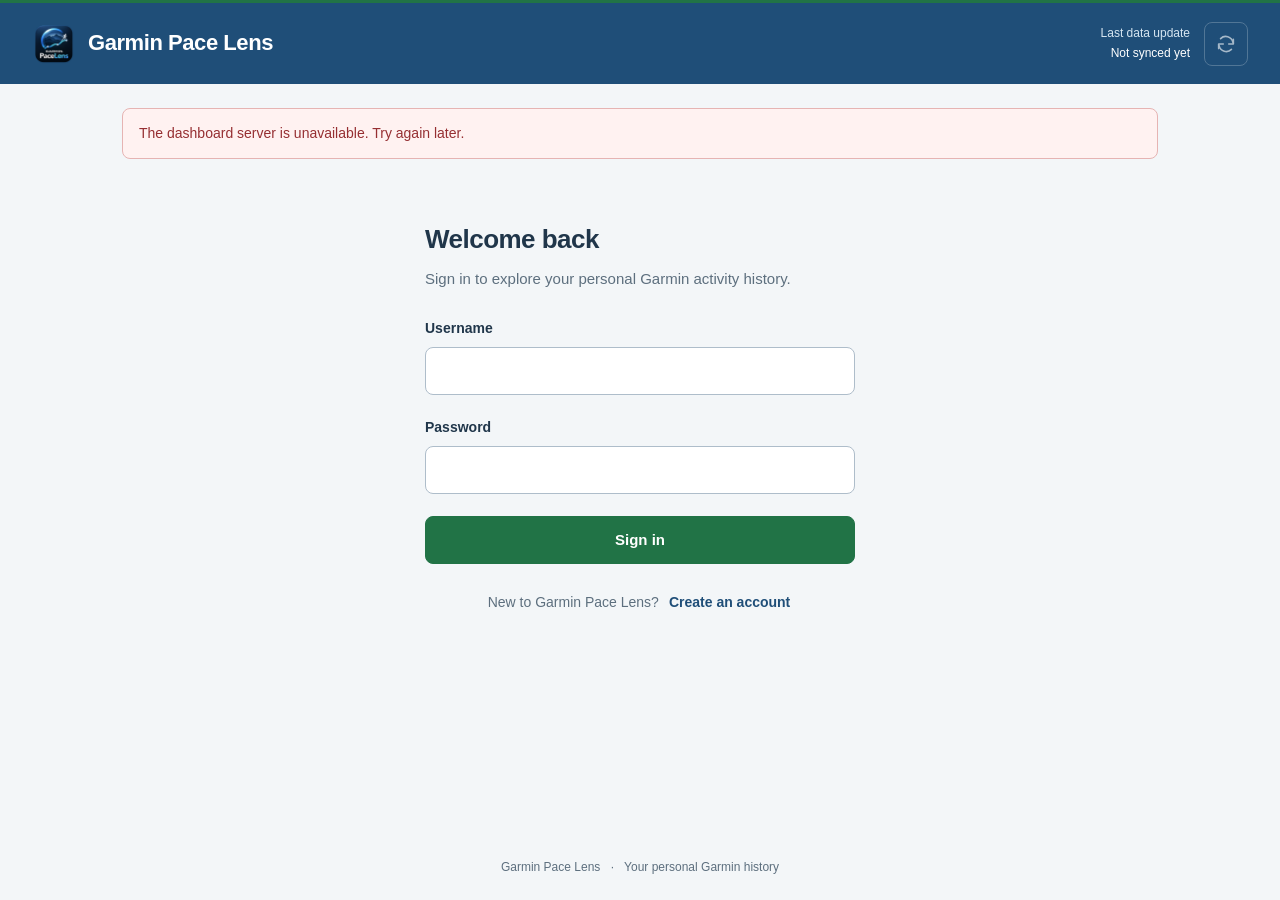
==== commit c8014cd7: "feat: rename app to Garmin Pace Lens" ====
--- a/viz/index.html
+++ b/viz/index.html
@@ -4,15 +4,15 @@
   <meta charset="UTF-8" />
   <meta name="viewport" content="width=device-width, initial-scale=1.0, viewport-fit=cover" />
   <meta name="theme-color" content="#1f4e78" />
-  <meta name="description" content="Explore your personal Garmin activity history and monthly pace." />
-  <title>GarminPaceExplorer</title>
-  <meta name="application-name" content="GarminPaceExplorer" />
-  <meta name="apple-mobile-web-app-title" content="GarminPaceExplorer" />
-  <link rel="icon" href="favicon.ico?v=garmin-runner-1" sizes="16x16 32x32 48x48" type="image/x-icon" />
-  <link rel="icon" href="favicon-16x16.png?v=garmin-runner-1" sizes="16x16" type="image/png" />
-  <link rel="icon" href="favicon-32x32.png?v=garmin-runner-1" sizes="32x32" type="image/png" />
-  <link rel="icon" href="icons/garmin-pace-explorer.png?v=garmin-runner-1" sizes="512x512" type="image/png" />
-  <link rel="apple-touch-icon" href="apple-touch-icon.png?v=garmin-runner-1" sizes="180x180" />
+  <meta name="description" content="Explore your Garmin training volume, pace, effort, consistency, and performance trends." />
+  <title>Garmin Pace Lens</title>
+  <meta name="application-name" content="Garmin Pace Lens" />
+  <meta name="apple-mobile-web-app-title" content="Garmin Pace Lens" />
+  <link rel="icon" href="favicon.ico?v=garmin-pace-lens-1" sizes="16x16 32x32 48x48" type="image/x-icon" />
+  <link rel="icon" href="favicon-16x16.png?v=garmin-pace-lens-1" sizes="16x16" type="image/png" />
+  <link rel="icon" href="favicon-32x32.png?v=garmin-pace-lens-1" sizes="32x32" type="image/png" />
+  <link rel="icon" href="icons/garmin-pace-lens.png?v=garmin-pace-lens-1" sizes="512x512" type="image/png" />
+  <link rel="apple-touch-icon" href="apple-touch-icon.png?v=garmin-pace-lens-1" sizes="180x180" />
   <script defer src="https://cdn.plot.ly/plotly-2.35.2.min.js"></script>
   <link rel="stylesheet" href="styles.css" />
 </head>
@@ -21,8 +21,8 @@
   <div id="app" class="app-shell">
     <header class="title-strip">
       <div class="brand">
-        <img class="brand-icon" src="apple-touch-icon.png?v=garmin-runner-1" alt="" width="40" height="40" />
-        <h1>Garmin<wbr>Pace<wbr>Explorer</h1>
+        <img class="brand-icon" src="apple-touch-icon.png?v=garmin-pace-lens-1" alt="" width="44" height="44" />
+        <h1>Garmin Pace Lens</h1>
       </div>
       <div class="refresh-control">
         <div class="update-label">
@@ -42,6 +42,10 @@
       <div id="account-bar" class="account-bar" hidden>
         <span id="account-name" class="account-name"></span>
         <div class="account-actions">
+          <label id="local-file-replace" class="local-file-control local-file-control-quiet" hidden>
+            <span>Choose another export</span>
+            <input class="local-data-input" type="file" accept=".json,application/json" aria-label="Choose another Garmin JSON export" />
+          </label>
           <button id="account-button" class="text-button" type="button" aria-controls="account-view">Account</button>
           <button id="signout-button" class="text-button" type="button">Sign out</button>
         </div>
@@ -77,7 +81,7 @@
           </fieldset>
           <button id="auth-submit" class="primary-button full-width" type="submit">Sign in</button>
         </form>
-        <p class="auth-switch"><span id="auth-switch-copy">New to GarminPaceExplorer?</span> <button id="auth-switch" class="text-button" type="button">Create an account</button></p>
+        <p class="auth-switch"><span id="auth-switch-copy">New to Garmin Pace Lens?</span> <button id="auth-switch" class="text-button" type="button">Create an account</button></p>
       </section>
 
       <section id="account-view" class="account-view" aria-labelledby="account-title" hidden>
@@ -102,7 +106,7 @@
         </form>
         <details class="verification-details">
           <summary>Garmin sign-in verification</summary>
-          <p>If Garmin asks for a verification code or blocks cloud sign-in, create a verified session on your computer, then paste its JSON below. <a href="https://github.com/StanleyCheng/GarminPaceExplorer/blob/main/docs/vercel-setup.md#if-garmin-requires-verification-or-blocks-cloud-sign-in" target="_blank" rel="noopener noreferrer">Open the setup guide</a>.</p>
+          <p>If Garmin asks for a verification code or blocks cloud sign-in, create a verified session on your computer, then paste its JSON below. <a href="https://github.com/StanleyCheng/GarminPaceLens/blob/main/docs/vercel-setup.md#if-garmin-requires-verification-or-blocks-cloud-sign-in" target="_blank" rel="noopener noreferrer">Open the setup guide</a>.</p>
           <form id="session-form">
             <div class="form-field">
               <label for="garmin-session">Verified Garmin session</label>
@@ -116,31 +120,64 @@
 
       <section id="empty-view" class="empty-view" aria-labelledby="empty-title" hidden>
         <h2 id="empty-title">Start with your Garmin history</h2>
-        <p>Import every activity from your connected Garmin account. Your monthly pace dashboard will appear here when the full import finishes.</p>
+        <p id="empty-intro">Import your Garmin activities to explore ten training and performance views.</p>
         <button id="empty-refresh" class="primary-button" type="button">Import all Garmin activities</button>
+        <label id="local-file-picker" class="local-file-control" hidden>
+          <span>Choose Garmin JSON export</span>
+          <input class="local-data-input" type="file" accept=".json,application/json" aria-label="Choose Garmin JSON export" />
+        </label>
+        <p id="local-online-link" class="local-online-link" hidden>Want to sign in or sync Garmin? <a href="https://garminpacelens.vercel.app">Open the online dashboard</a>.</p>
       </section>
 
       <div id="dashboard-content" hidden>
         <div class="dashboard-heading">
-          <h2>Your pace, month by month</h2>
-          <p>Explore the pace behind your activity history.</p>
+          <h2>Your training, in context</h2>
+          <p>Follow your volume, pace, effort, and consistency over time.</p>
         </div>
 
-        <section class="controls" aria-label="Pace chart filters">
+        <section class="controls" aria-label="Activity filters">
           <label class="control-field" for="year-select"><span>Year</span><select id="year-select"></select></label>
           <label class="control-field" for="start-month-select"><span>From</span><select id="start-month-select"></select></label>
           <label class="control-field" for="end-month-select"><span>To</span><select id="end-month-select"></select></label>
+          <label class="control-field" for="activity-type"><span>Activity</span><select id="activity-type"><option value="run">Runs</option><option value="walk">Walks</option><option value="hike">Hikes</option><option value="all">All types</option></select></label>
+          <label class="control-field" for="distance-bucket"><span>Distance</span><select id="distance-bucket"><option value="all">All distances</option><option value="<3">Under 3 km</option><option value="3-5">3–5 km</option><option value="5-10">5–10 km</option><option value="10-15">10–15 km</option><option value="15-25">15–25 km</option><option value="25-40">25–40 km</option><option value="40+">40 km or more</option></select></label>
         </section>
 
         <section class="selection-summary" aria-label="Selected period summary">
           <div><span>Average pace <span class="unit">/km</span></span><strong id="average-pace">—</strong></div>
-          <div><span>Activities included</span><strong id="activities-included">0</strong></div>
-          <div><span>Months plotted</span><strong id="months-plotted">0</strong></div>
+          <div><span>Distance</span><strong id="total-distance">0 km</strong></div>
+          <div><span>Activities</span><strong id="activities-included">0</strong></div>
+          <div><span>Active days</span><strong id="active-days">0</strong></div>
+        </section>
+
+        <section class="insight-navigation" aria-label="Choose a training view">
+          <div class="insight-heading"><h3>Explore your data</h3><span>Swipe to see all ten views</span></div>
+          <div class="insight-rail-frame">
+            <button id="rail-prev" class="rail-arrow" type="button" aria-label="Scroll training views left" title="Previous views"><svg viewBox="0 0 24 24" aria-hidden="true"><path d="m15 5-7 7 7 7" /></svg></button>
+            <div id="insight-rail" class="insight-rail" role="group" aria-label="Training views">
+              <button class="insight-tab" type="button" data-insight="volume" data-tooltip="Weekly distance or hours with a four-week average" aria-label="Weekly training volume" aria-pressed="true"><svg viewBox="0 0 24 24" aria-hidden="true"><path d="M4 20V11m5 9V5m5 15v-8m5 8V8M3 20h18" /></svg><span>Volume</span></button>
+              <button class="insight-tab" type="button" data-insight="pace" data-tooltip="Individual pace and a rolling median" aria-label="Comparable-run pace" aria-pressed="false"><svg viewBox="0 0 24 24" aria-hidden="true"><path d="M3 17 8 12l4 3 4-8 5-3M3 21h18" /></svg><span>Pace</span></button>
+              <button class="insight-tab" type="button" data-insight="compare" data-tooltip="Compare monthly pace and cumulative distance across years" aria-label="Year-over-year progress" aria-pressed="false"><svg viewBox="0 0 24 24" aria-hidden="true"><path d="M3 19 9 11l4 3 8-9M3 13l5-5 4 2 5-7M3 21h18" /></svg><span>Years</span></button>
+              <button class="insight-tab" type="button" data-insight="effort" data-tooltip="Compare activity pace and average heart rate" aria-label="Pace and heart rate" aria-pressed="false"><svg viewBox="0 0 24 24" aria-hidden="true"><path d="M2 13h4l2-5 4 9 3-6 2 2h5M4 5h16" /></svg><span>Effort</span></button>
+              <button class="insight-tab" type="button" data-insight="calendar" data-tooltip="See daily activity distance and gaps" aria-label="Activity calendar" aria-pressed="false"><svg viewBox="0 0 24 24" aria-hidden="true"><rect x="3" y="5" width="18" height="16" rx="2"/><path d="M7 3v4m10-4v4M3 10h18m-14 4h2m3 0h2m3 0h2m-12 4h2m3 0h2" /></svg><span>Calendar</span></button>
+              <button class="insight-tab" type="button" data-insight="endurance" data-tooltip="Longest weekly activity and distance mix" aria-label="Long-run progression" aria-pressed="false"><svg viewBox="0 0 24 24" aria-hidden="true"><path d="M3 19h18M4 16l5-5 4 3 7-9M4 7h4M4 11h2" /></svg><span>Long runs</span></button>
+              <button class="insight-tab" type="button" data-insight="vo2max" data-tooltip="Monthly median Garmin VO₂ max estimate" aria-label="VO2 max estimate" aria-pressed="false"><svg viewBox="0 0 24 24" aria-hidden="true"><circle cx="12" cy="12" r="9"/><path d="M7 15c2-4 4-6 5-6s3 2 5 6M8 18h8" /></svg><span>VO₂ max</span></button>
+              <button class="insight-tab" type="button" data-insight="distribution" data-tooltip="Pace median and spread within each month" aria-label="Pace distribution" aria-pressed="false"><svg viewBox="0 0 24 24" aria-hidden="true"><path d="M7 3v18m10-18v18M5 7h4m-4 10h4m6-10h4m-4 10h4M5 11h14v4H5z" /></svg><span>Spread</span></button>
+              <button class="insight-tab" type="button" data-insight="climbing" data-tooltip="Weekly climbing and pace on hillier activities" aria-label="Climbing and pace" aria-pressed="false"><svg viewBox="0 0 24 24" aria-hidden="true"><path d="m2 20 7-11 4 5 3-9 6 15H2Zm11-6 3-3 2 3" /></svg><span>Climbing</span></button>
+              <button class="insight-tab" type="button" data-insight="best" data-tooltip="Best recorded whole activities near a chosen distance" aria-label="Best recorded whole activities" aria-pressed="false"><svg viewBox="0 0 24 24" aria-hidden="true"><path d="M7 3h10v7a5 5 0 0 1-10 0V3Zm0 2H4v3a4 4 0 0 0 3 4m10-7h3v3a4 4 0 0 1-3 4m-5 3v4m-4 0h8m-9 2h10" /></svg><span>Best</span></button>
+            </div>
+            <button id="rail-next" class="rail-arrow" type="button" aria-label="Scroll training views right" title="Next views"><svg viewBox="0 0 24 24" aria-hidden="true"><path d="m9 5 7 7-7 7" /></svg></button>
+          </div>
         </section>
 
         <section class="chart-section" aria-labelledby="chart-title">
-          <div class="section-heading"><h3 id="chart-title">Monthly average pace</h3><span class="chart-unit">mm:ss /km · lower is faster</span></div>
-          <div id="chart" role="img" aria-label="Average pace by month. Monthly values are also available in the table below."></div>
+          <div class="section-heading"><h3 id="chart-title">Weekly training volume</h3><span id="chart-unit" class="chart-unit">Kilometres and four-week average</span></div>
+          <p id="insight-description" class="insight-description"></p>
+          <div class="chart-options">
+            <label id="weekly-unit-field" class="control-field" for="weekly-unit"><span>Weekly measure</span><select id="weekly-unit"><option value="distance">Distance (km)</option><option value="hours">Time (hours)</option></select></label>
+            <label id="best-distance-field" class="control-field" for="best-distance" hidden><span>Target distance</span><select id="best-distance"><option value="5">5 km</option><option value="10">10 km</option><option value="21.0975">Half marathon</option></select></label>
+          </div>
+          <div id="chart-viewport" class="chart-viewport"><div id="chart" role="img" aria-label="Selected training chart. Values are described in chart tooltips and the monthly table below."></div></div>
           <p id="chart-note" class="chart-note"></p>
         </section>
 
@@ -148,15 +185,15 @@
           <div class="section-heading"><h3 id="monthly-title">Monthly breakdown</h3><span id="table-year" class="table-year"></span></div>
           <div class="table-scroll">
             <table class="month-table">
-              <thead><tr><th scope="col">Month</th><th scope="col">Avg pace <span class="unit">/km</span></th><th scope="col">Activities</th></tr></thead>
+              <thead><tr><th scope="col">Month</th><th scope="col">Avg pace <span class="unit">/km</span></th><th scope="col">Distance</th><th scope="col">Activities</th></tr></thead>
               <tbody id="month-table-body"></tbody>
             </table>
           </div>
         </section>
 
         <details class="cleaned-summary">
-          <summary>About pace cleaning</summary>
-          <p>Only activities with a valid pace from 3:45 to 15:00 min/km contribute to this chart. Each month's pace is the average of its included activities.</p>
+          <summary>About included data</summary>
+          <p>Run, walk, and hike activities with whole-activity pace from 3:00 to 20:00 min/km are included. Activities with missing or implausible average heart rate can still contribute distance, duration, and pace; they are left out of the effort view. The period average gives each activity equal weight.</p>
           <dl>
             <div><dt>All Garmin records</dt><dd id="original-activities">0</dd></div>
             <div><dt>Activities included</dt><dd id="cleaned-activities">0</dd></div>
@@ -166,8 +203,9 @@
           </dl>
         </details>
       </div>
+      <div id="insight-tooltip" class="insight-tooltip" role="tooltip" hidden></div>
     </main>
-    <footer class="app-footer">GarminPaceExplorer <span aria-hidden="true">·</span> Your personal Garmin history</footer>
+    <footer class="app-footer">Garmin Pace Lens <span aria-hidden="true">·</span> Your personal Garmin history</footer>
   </div>
   <script type="module" src="app.js"></script>
 </body>
--- a/viz/styles.css
+++ b/viz/styles.css
@@ -32,7 +32,7 @@
 .app-shell { min-height: 100dvh; display: flex; flex-direction: column; }
 .title-strip { position: sticky; top: 0; z-index: 2; display: flex; justify-content: space-between; align-items: center; gap: 24px; min-height: 84px; padding: 16px max(32px, env(safe-area-inset-right)) 16px max(32px, env(safe-area-inset-left)); background: var(--navy); color: white; border-top: 3px solid var(--green); }
 .brand { display: flex; align-items: center; min-width: 0; gap: 12px; }
-.brand-icon { width: 40px; height: 40px; flex-shrink: 0; border-radius: 10px; }
+.brand-icon { width: 44px; height: 44px; flex-shrink: 0; border-radius: 10px; }
 h1 { font-size: 1.375rem; font-weight: 650; letter-spacing: -.02em; line-height: 1.2; }
 .refresh-control { display: flex; align-items: center; gap: 14px; margin-left: auto; flex-shrink: 0; }
 .update-label { display: grid; gap: 2px; text-align: right; font-size: .75rem; line-height: 1.45; }
@@ -77,27 +77,52 @@
 .primary-button:hover:enabled { background: #195b36; border-color: #195b36; }
 .primary-button:active:enabled { background: #12462a; border-color: #12462a; }
 .primary-button[aria-busy="true"] { cursor: wait; }
+.local-file-control { position: relative; display: inline-flex; align-items: center; justify-content: center; min-height: 48px; border: 1px solid var(--green); border-radius: 8px; padding: 11px 20px; background: var(--green); color: white; font-size: .9375rem; font-weight: 600; cursor: pointer; overflow: hidden; }
+.local-file-control:hover { background: #195b36; border-color: #195b36; }
+.local-file-control:focus-within { outline: 3px solid var(--focus); outline-offset: 3px; }
+.local-file-control input { position: absolute; inset: 0; width: 100%; height: 100%; opacity: 0; cursor: pointer; }
+.local-file-control-quiet { min-height: 44px; padding: 8px 2px; border: 0; background: transparent; color: var(--navy); font-size: .875rem; }
+.local-file-control-quiet:hover { background: transparent; color: var(--green); text-decoration: underline; text-underline-offset: 3px; }
 .full-width { width: 100%; }
 .auth-switch { display: flex; justify-content: center; align-items: center; gap: 8px; margin-top: 16px; font-size: .875rem; color: var(--muted); flex-wrap: wrap; }
 .account-view { max-width: 560px; margin: 0 auto; }
 .back-button { display: inline-flex; align-items: center; gap: 8px; margin-bottom: 24px; }
 .empty-view { padding: 72px 0; max-width: 600px; margin: 0 auto; text-align: center; }
 .empty-view p { margin: 16px 0 28px; color: var(--muted); }
+.empty-view .local-online-link { margin: 24px 0 0; font-size: .875rem; }
+.local-online-link a { color: var(--navy); font-weight: 600; text-underline-offset: 3px; }
 .dashboard-heading { margin: 0 0 28px; }
 .dashboard-heading p { color: var(--muted); margin-top: 8px; font-size: .9375rem; }
-.controls { display: grid; grid-template-columns: 180px 180px 180px; gap: 16px; margin-bottom: 24px; }
+.controls { display: grid; grid-template-columns: repeat(5, minmax(0, 1fr)); gap: 16px; margin-bottom: 24px; }
 .control-field { display: grid; gap: 8px; min-width: 0; }
 .control-field > span { font-size: .8125rem; font-weight: 600; color: var(--muted); }
 select { width: 100%; min-width: 0; min-height: 44px; border: 1px solid #aebdca; border-radius: 8px; background: white; color: var(--ink); padding: 8px 10px; font-size: .9375rem; cursor: pointer; }
 select:hover { border-color: var(--navy); }
-.selection-summary { display: flex; gap: 32px; border-block: 1px solid var(--grid); margin-bottom: 28px; padding: 18px 0; }
+.selection-summary { display: flex; flex-wrap: wrap; gap: 18px 32px; border-block: 1px solid var(--grid); margin-bottom: 24px; padding: 18px 0; }
 .selection-summary > div { display: flex; align-items: baseline; gap: 12px; }
 .selection-summary span { color: var(--muted); font-size: .8125rem; }
 .selection-summary strong { font-size: 1.125rem; font-weight: 650; font-variant-numeric: tabular-nums; white-space: nowrap; }
 .unit { font-weight: 400; white-space: nowrap; }
+.insight-navigation { margin-bottom: 24px; }
+.insight-heading { display: flex; align-items: baseline; justify-content: space-between; gap: 12px; margin-bottom: 12px; }
+.insight-heading span { color: var(--muted); font-size: .8125rem; }
+.insight-rail-frame { display: flex; align-items: stretch; gap: 8px; }
+.insight-rail { display: flex; flex: 1; min-width: 0; gap: 8px; overflow-x: auto; overflow-y: hidden; scroll-snap-type: x mandatory; scrollbar-color: #aebdca transparent; scrollbar-width: thin; padding: 3px 2px 10px; touch-action: pan-x pan-y; }
+.insight-tab { flex: 0 0 94px; min-height: 77px; padding: 9px 5px; display: flex; flex-direction: column; align-items: center; justify-content: center; gap: 5px; scroll-snap-align: start; border: 1px solid var(--grid); border-radius: 8px; background: white; color: var(--navy); font-size: .75rem; font-weight: 600; line-height: 1.15; transition: background .16s ease-out, border-color .16s ease-out, color .16s ease-out; }
+.insight-tab svg, .rail-arrow svg { width: 22px; height: 22px; fill: none; stroke: currentColor; stroke-width: 1.7; stroke-linecap: round; stroke-linejoin: round; flex: none; }
+.insight-tab:hover { border-color: var(--chart-blue); background: var(--pale-blue); }
+.insight-tab[aria-pressed="true"] { border-color: var(--green); background: var(--pale-green); color: #195b36; }
+.insight-tab span { white-space: nowrap; }
+.rail-arrow { flex: 0 0 44px; border: 1px solid var(--grid); border-radius: 8px; background: white; color: var(--navy); display: grid; place-items: center; margin-bottom: 10px; }
+.rail-arrow:hover:enabled { background: var(--pale-blue); border-color: var(--chart-blue); }
+.insight-tooltip { position: fixed; z-index: 50; pointer-events: none; max-width: 264px; padding: 8px 10px; border-radius: 6px; background: var(--ink); color: white; font-size: .75rem; line-height: 1.35; }
 .section-heading { display: flex; align-items: baseline; justify-content: space-between; gap: 16px; }
 .chart-unit, .table-year { color: var(--muted); font-size: .8125rem; }
 .chart-section { padding: 24px; background: white; border: 1px solid var(--grid); border-radius: 12px; }
+.insight-description { color: var(--muted); font-size: .875rem; margin-top: 7px; max-width: 70ch; }
+.chart-options { display: flex; gap: 14px; flex-wrap: wrap; margin-top: 18px; }
+.chart-options .control-field { width: min(220px, 100%); }
+.chart-viewport { max-width: 100%; overflow-x: auto; scrollbar-color: #aebdca transparent; }
 #chart { width: 100%; height: 360px; }
 .chart-note { color: var(--muted); font-size: .8125rem; margin-top: 8px; }
 .monthly-section { margin-top: 32px; }
@@ -121,7 +146,7 @@
 @media (max-width: 720px) {
   .title-strip { padding: 14px max(20px, env(safe-area-inset-right)) 14px max(20px, env(safe-area-inset-left)); gap: 12px; min-height: 80px; }
   .brand { gap: 9px; }
-  .brand-icon { width: 34px; height: 34px; border-radius: 8px; }
+  .brand-icon { border-radius: 8px; }
   h1 { font-size: 1.125rem; }
   .refresh-control { gap: 9px; }
   .update-label { font-size: .6875rem; max-width: 164px; }
@@ -132,13 +157,18 @@
   .auth-view { margin-top: 40px; }
   h2 { font-size: 1.5rem; }
   .empty-view { padding: 40px 0; }
-  .controls { grid-template-columns: repeat(3, minmax(0, 1fr)); gap: 12px; margin-bottom: 20px; }
-  .selection-summary { gap: 12px; justify-content: space-between; margin-bottom: 24px; padding: 16px 0; }
+  .controls { grid-template-columns: repeat(6, minmax(0, 1fr)); gap: 12px; margin-bottom: 20px; }
+  .controls .control-field { grid-column: span 2; }
+  .controls .control-field:nth-child(n+4) { grid-column: span 3; }
+  .selection-summary { display: grid; grid-template-columns: repeat(2, minmax(0, 1fr)); gap: 12px 18px; margin-bottom: 24px; padding: 16px 0; }
   .selection-summary > div { flex-direction: column; gap: 5px; }
   .selection-summary span { font-size: .75rem; }
   .selection-summary strong { font-size: 1.25rem; }
+  .insight-navigation { margin-bottom: 20px; }
+  .insight-tab { flex-basis: 88px; }
   .chart-section { padding: 20px 12px 16px; }
   .chart-section .section-heading { padding: 0 6px; flex-direction: column; gap: 4px; }
+  .chart-section .insight-description, .chart-section .chart-options { margin-left: 6px; margin-right: 6px; }
   #chart { height: 310px; }
   .chart-note { padding: 0 6px; }
   .monthly-section { margin-top: 28px; }
@@ -148,14 +178,18 @@
 @media (max-width: 380px) {
   .title-strip { padding-inline: 12px; gap: 8px; }
   .brand { gap: 6px; }
-  .brand-icon { width: 28px; height: 28px; border-radius: 6px; }
+  .brand-icon { border-radius: 6px; }
   h1 { font-size: 1rem; max-width: 72px; }
   .refresh-control { gap: 6px; }
   .update-label { max-width: 146px; }
   .main-content { padding-inline: 16px; }
   .controls { gap: 8px; }
   .selection-summary { gap: 8px; }
+  .insight-heading span { max-width: 130px; text-align: right; }
+  .insight-rail-frame { gap: 4px; }
+  .insight-tab { flex-basis: 82px; }
   .selection-summary span { font-size: .6875rem; }
+  .month-table { min-width: 440px; }
   .month-table th, .month-table td { padding-inline: 10px; }
 }
 @media (prefers-reduced-motion: reduce) {
